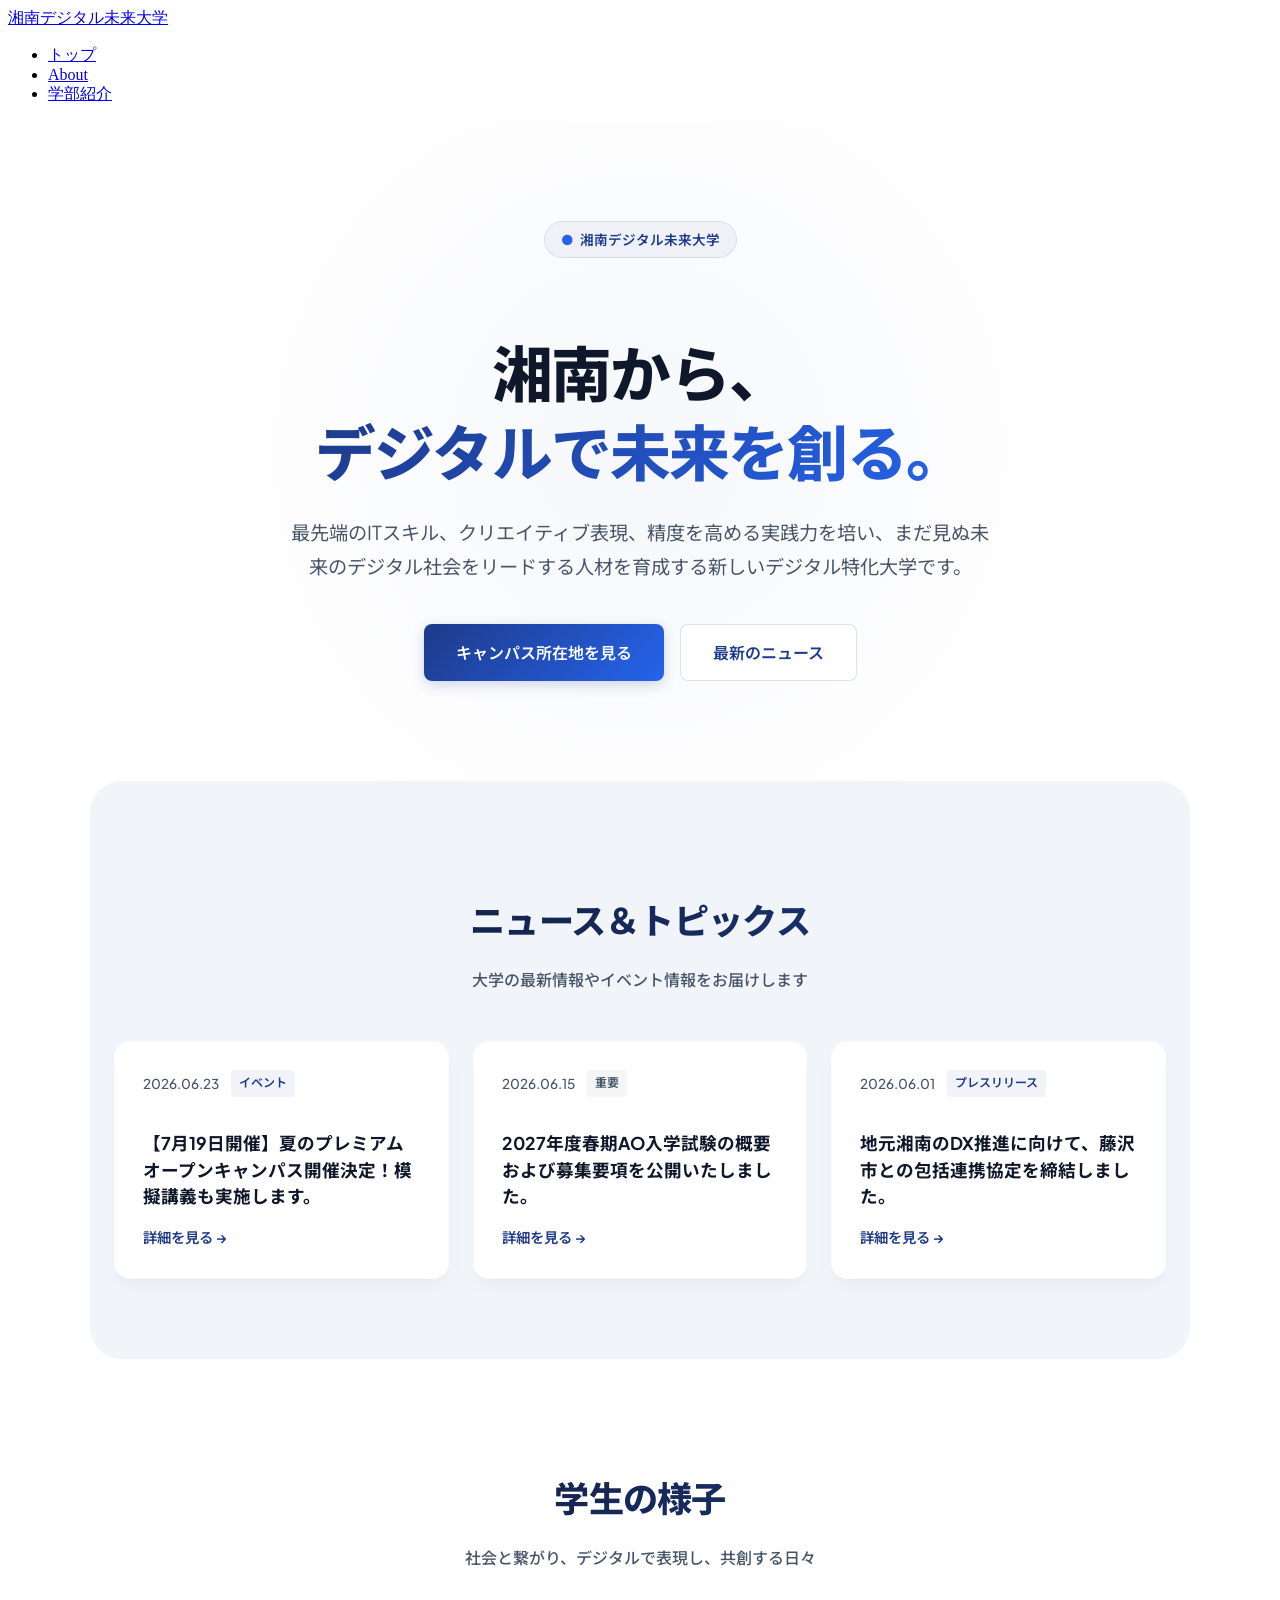
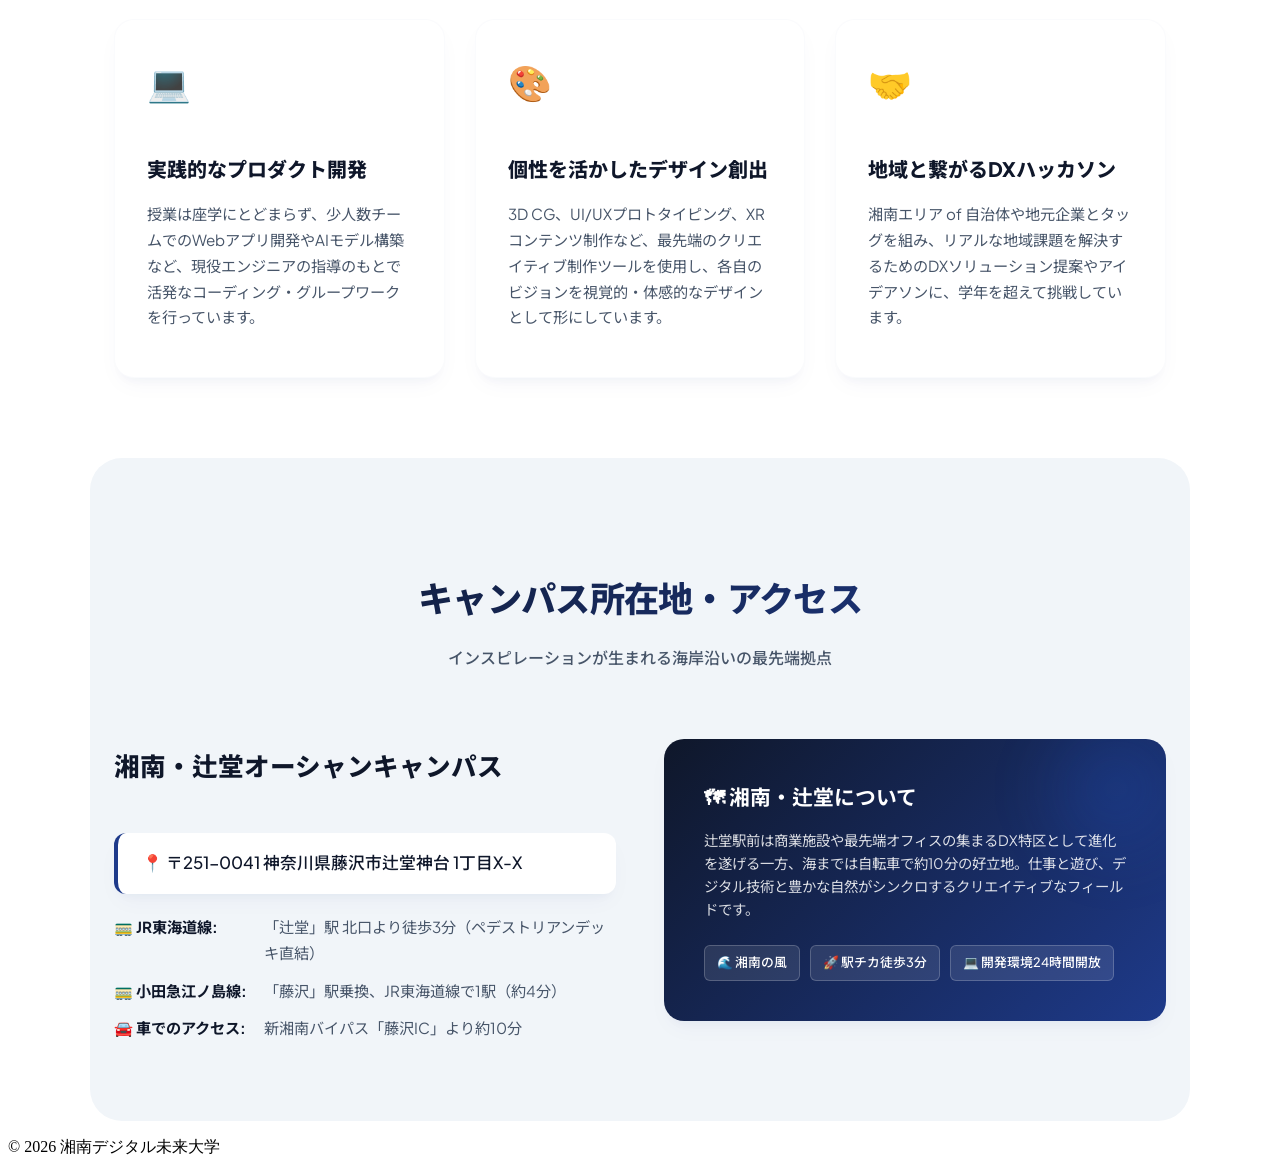
==== index.html @ beb76f4e "トップページとニュースページ作成したよ" ====
<!DOCTYPE html>
<html lang="ja">

<head>
  <meta charset="UTF-8">
  <meta name="viewport" content="width=device-width, initial-scale=1.0">
  <title>湘南デジタル未来大学</title>
  <!-- 共通スタイル（ヘッダー・ナビ・フッター） -->
  <link rel="stylesheet" href="css/common.css">
</head>

<body>

  <!-- ===== ヘッダー（common.css で管理） ===== -->
  <header class="site-header">
    <nav class="site-nav">
      <a href="index.html" class="nav-logo">湘南デジタル未来大学</a>
      <ul class="nav-links">
        <li><a href="index.html">トップ</a></li>
        <li><a href="page1/index.html">About</a></li>
        <li><a href="page2/index.html">学部紹介</a></li>
      </ul>
    </nav>
  </header>

  <!-- ===== メインコンテンツ ===== -->
  <main class="sdx-wrapper">
    <style>
      /* Google Fonts */
      @import url('https://fonts.googleapis.com/css2?family=Noto+Sans+JP:wght@300;400;500;700&family=Plus+Jakarta+Sans:wght@400;500;600;700;800&display=swap');

      /* Scoped styling under .sdx-wrapper */
      .sdx-wrapper {
        --sdx-font-sans: 'Plus Jakarta Sans', 'Noto Sans JP', sans-serif;
        --sdx-clr-primary: #1e3a8a; /* Calm Navy Blue */
        --sdx-clr-primary-rgb: 30, 58, 138;
        --sdx-clr-secondary: #2563eb; /* Royal Blue */
        --sdx-clr-accent: #475569; /* Slate Gray */
        --sdx-clr-text-main: #0f172a; /* Dark Slate Navy */
        --sdx-clr-text-muted: #475569;
        --sdx-clr-bg-light: #f1f5f9; /* Soft Slate Light */
        --sdx-clr-white: #ffffff;
        --sdx-card-shadow: 0 10px 25px -5px rgba(30, 58, 138, 0.04), 0 8px 10px -6px rgba(30, 58, 138, 0.04);
        --sdx-card-shadow-hover: 0 20px 25px -5px rgba(30, 58, 138, 0.1), 0 10px 10px -6px rgba(30, 58, 138, 0.1);
        --sdx-transition-smooth: all 0.3s cubic-bezier(0.4, 0, 0.2, 1);
        
        font-family: var(--sdx-font-sans);
        color: var(--sdx-clr-text-main);
        background-color: var(--sdx-clr-white);
        line-height: 1.7;
      }

      .sdx-wrapper section {
        padding: 80px 24px;
        max-width: 1100px;
        margin: 0 auto;
        box-sizing: border-box;
      }

      .sdx-section-title {
        font-size: 2.2rem;
        font-weight: 800;
        text-align: center;
        margin-bottom: 12px;
        letter-spacing: -0.02em;
        background: linear-gradient(135deg, #0f172a 0%, #1e3a8a 100%);
        -webkit-background-clip: text;
        -webkit-text-fill-color: transparent;
      }

      .sdx-section-subtitle {
        text-align: center;
        color: var(--sdx-clr-text-muted);
        font-size: 1rem;
        margin-bottom: 48px;
        font-weight: 500;
      }

      /* Hero Section (Catchphrase) */
      .sdx-hero {
        text-align: center;
        padding-top: 100px !important;
        padding-bottom: 100px !important;
        position: relative;
        overflow: hidden;
        background: radial-gradient(circle at 50% 50%, rgba(30, 58, 138, 0.04) 0%, rgba(255, 255, 255, 0) 70%);
      }

      .sdx-hero-badge {
        display: inline-flex;
        align-items: center;
        gap: 6px;
        background: rgba(30, 58, 138, 0.05);
        color: var(--sdx-clr-primary);
        padding: 6px 16px;
        border-radius: 100px;
        font-size: 0.85rem;
        font-weight: 600;
        margin-bottom: 24px;
        border: 1px solid rgba(30, 58, 138, 0.1);
      }

      .sdx-badge-pulse {
        display: inline-block;
        color: var(--sdx-clr-secondary);
        animation: sdx-pulse 2s infinite;
      }

      @keyframes sdx-pulse {
        0% { transform: scale(0.95); opacity: 0.5; }
        50% { transform: scale(1.2); opacity: 1; }
        100% { transform: scale(0.95); opacity: 0.5; }
      }

      .sdx-hero-title {
        font-size: 3.8rem;
        font-weight: 800;
        line-height: 1.3;
        margin-bottom: 24px;
        letter-spacing: -0.03em;
        color: #0f172a;
      }

      .sdx-hero-title span {
        background: linear-gradient(135deg, #1e3a8a 0%, #2563eb 100%);
        -webkit-background-clip: text;
        -webkit-text-fill-color: transparent;
      }

      .sdx-hero-desc {
        font-size: 1.2rem;
        color: var(--sdx-clr-text-muted);
        margin: 0 auto 40px auto;
        max-width: 700px;
        line-height: 1.8;
      }

      .sdx-hero-btns {
        display: flex;
        justify-content: center;
        gap: 16px;
      }

      .sdx-btn {
        display: inline-flex;
        align-items: center;
        justify-content: center;
        padding: 14px 32px;
        border-radius: 8px;
        font-weight: 600;
        font-size: 1rem;
        text-decoration: none;
        transition: var(--sdx-transition-smooth);
        cursor: pointer;
      }

      .sdx-btn-primary {
        background: linear-gradient(135deg, #1e3a8a 0%, #2563eb 100%);
        color: var(--sdx-clr-white);
        box-shadow: 0 4px 14px rgba(30, 58, 138, 0.2);
      }

      .sdx-btn-primary:hover {
        transform: translateY(-2px);
        box-shadow: 0 8px 20px rgba(30, 58, 138, 0.3);
      }

      .sdx-btn-secondary {
        background: var(--sdx-clr-white);
        color: var(--sdx-clr-primary);
        border: 1px solid rgba(30, 58, 138, 0.15);
      }

      .sdx-btn-secondary:hover {
        background: var(--sdx-clr-bg-light);
        border-color: var(--sdx-clr-primary);
        transform: translateY(-2px);
      }

      /* News Section */
      .sdx-news-section {
        background-color: var(--sdx-clr-bg-light);
        border-radius: 32px;
        margin-top: 20px;
        margin-bottom: 20px;
      }

      .sdx-news-grid {
        display: grid;
        grid-template-columns: repeat(3, 1fr);
        gap: 24px;
      }

      .sdx-news-card {
        background: var(--sdx-clr-white);
        border-radius: 16px;
        padding: 28px;
        box-shadow: var(--sdx-card-shadow);
        transition: var(--sdx-transition-smooth);
        border: 1px solid rgba(30, 58, 138, 0.02);
        display: flex;
        flex-direction: column;
        text-decoration: none;
        color: inherit;
      }

      .sdx-news-card:hover {
        transform: translateY(-5px);
        box-shadow: var(--sdx-card-shadow-hover);
        border-color: rgba(30, 58, 138, 0.15);
      }

      .sdx-news-meta {
        display: flex;
        align-items: center;
        gap: 12px;
        margin-bottom: 16px;
      }

      .sdx-news-date {
        font-size: 0.85rem;
        color: var(--sdx-clr-text-muted);
        font-weight: 500;
      }

      .sdx-news-tag {
        font-size: 0.75rem;
        padding: 3px 8px;
        border-radius: 4px;
        font-weight: 600;
      }

      .sdx-tag-event {
        background: rgba(30, 58, 138, 0.06);
        color: var(--sdx-clr-primary);
      }

      .sdx-tag-info {
        background: rgba(71, 85, 105, 0.06);
        color: var(--sdx-clr-accent);
      }

      .sdx-news-title {
        font-size: 1.1rem;
        font-weight: 700;
        line-height: 1.5;
        margin-bottom: 16px;
        color: #0f172a;
      }

      .sdx-news-more {
        margin-top: auto;
        font-size: 0.9rem;
        font-weight: 600;
        color: var(--sdx-clr-primary);
        display: flex;
        align-items: center;
        gap: 4px;
        transition: var(--sdx-transition-smooth);
      }

      .sdx-news-card:hover .sdx-news-more {
        gap: 8px;
      }

      /* Student Life Section (学生の様子) */
      .sdx-student-grid {
        display: grid;
        grid-template-columns: repeat(3, 1fr);
        gap: 30px;
        margin-top: 20px;
      }

      .sdx-student-card {
        background: var(--sdx-clr-white);
        border-radius: 20px;
        padding: 32px;
        box-shadow: var(--sdx-card-shadow);
        border: 1px solid rgba(30, 58, 138, 0.02);
        transition: var(--sdx-transition-smooth);
      }

      .sdx-student-card:hover {
        transform: translateY(-5px);
        box-shadow: var(--sdx-card-shadow-hover);
        border-color: rgba(30, 58, 138, 0.15);
      }

      .sdx-student-icon {
        font-size: 2.2rem;
        margin-bottom: 20px;
        display: inline-block;
      }

      .sdx-student-card-title {
        font-size: 1.25rem;
        font-weight: 800;
        margin-bottom: 12px;
        color: #0f172a;
      }

      .sdx-student-card-desc {
        font-size: 0.95rem;
        color: var(--sdx-clr-text-muted);
      }

      /* Location Section (キャンパス所在地) */
      .sdx-location-section {
        background-color: var(--sdx-clr-bg-light);
        border-radius: 32px;
        margin-bottom: 80px;
      }

      .sdx-location-container {
        display: grid;
        grid-template-columns: 1fr 1fr;
        gap: 48px;
        align-items: center;
      }

      .sdx-location-info {
        display: flex;
        flex-direction: column;
        gap: 20px;
      }

      .sdx-location-title-sub {
        font-size: 1.6rem;
        font-weight: 800;
        color: #0f172a;
      }

      .sdx-location-address {
        font-size: 1.05rem;
        color: var(--sdx-clr-text-main);
        font-weight: 500;
        background: var(--sdx-clr-white);
        padding: 16px 24px;
        border-radius: 12px;
        box-shadow: var(--sdx-card-shadow);
        border-left: 4px solid var(--sdx-clr-primary);
      }

      .sdx-location-access-list {
        display: flex;
        flex-direction: column;
        gap: 12px;
      }

      .sdx-location-access-item {
        display: flex;
        align-items: flex-start;
        gap: 10px;
        font-size: 0.95rem;
        color: var(--sdx-clr-text-muted);
      }

      .sdx-location-access-item strong {
        color: #0f172a;
        min-width: 140px;
      }

      /* Styled CSS Map Placeholder */
      .sdx-location-visual {
        background: linear-gradient(135deg, #0f172a 0%, #1e3a8a 100%);
        border-radius: 20px;
        padding: 40px;
        color: var(--sdx-clr-white);
        box-shadow: var(--sdx-card-shadow);
        position: relative;
        overflow: hidden;
      }

      .sdx-location-visual::before {
        content: '';
        position: absolute;
        width: 200px;
        height: 200px;
        background: radial-gradient(circle, rgba(37, 99, 235, 0.2) 0%, rgba(0, 0, 0, 0) 70%);
        top: -50px;
        right: -50px;
        filter: blur(20px);
      }

      .sdx-map-heading {
        font-size: 1.3rem;
        font-weight: 700;
        margin-bottom: 12px;
        display: flex;
        align-items: center;
        gap: 8px;
      }

      .sdx-map-desc {
        font-size: 0.9rem;
        opacity: 0.85;
        line-height: 1.6;
        margin-bottom: 24px;
      }

      .sdx-map-badge-grid {
        display: flex;
        flex-wrap: wrap;
        gap: 10px;
      }

      .sdx-map-badge {
        background: rgba(255, 255, 255, 0.1);
        border: 1px solid rgba(255, 255, 255, 0.2);
        padding: 6px 12px;
        border-radius: 6px;
        font-size: 0.8rem;
        font-weight: 500;
        display: inline-flex;
        align-items: center;
        gap: 6px;
      }

      /* Responsive Design */
      @media (max-width: 968px) {
        .sdx-hero-title {
          font-size: 2.8rem;
        }

        .sdx-news-grid,
        .sdx-student-grid,
        .sdx-location-container {
          grid-template-columns: 1fr;
          gap: 24px;
        }

        .sdx-location-container {
          gap: 36px;
        }
      }
    </style>

    <!-- Hero Section (Catchphrase) -->
    <section class="sdx-hero" id="sdx-hero-section">
      <div class="sdx-hero-content">
        <div class="sdx-hero-badge">
          <span class="sdx-badge-pulse">●</span> 湘南デジタル未来大学
        </div>
        <h1 class="sdx-hero-title">
          湘南から、<br>
          <span>デジタルで未来を創る。</span>
        </h1>
        <p class="sdx-hero-desc">
          最先端のITスキル、クリエイティブ表現、精度を高める実践力を培い、まだ見ぬ未来のデジタル社会をリードする人材を育成する新しいデジタル特化大学です。
        </p>
        <div class="sdx-hero-btns">
          <a href="#sdx-location" class="sdx-btn sdx-btn-primary" id="btn-hero-brochure">キャンパス所在地を見る</a>
          <a href="#sdx-news" class="sdx-btn sdx-btn-secondary" id="btn-hero-more">最新のニュース</a>
        </div>
      </div>
    </section>

    <!-- News Section -->
    <section class="sdx-news-section" id="sdx-news">
      <h2 class="sdx-section-title">ニュース＆トピックス</h2>
      <p class="sdx-section-subtitle">大学の最新情報やイベント情報をお届けします</p>
      <div class="sdx-news-grid">
        <a href="news/news1.html" class="sdx-news-card" id="news-item-1">
          <div class="sdx-news-meta">
            <span class="sdx-news-date">2026.06.23</span>
            <span class="sdx-news-tag sdx-tag-event">イベント</span>
          </div>
          <h3 class="sdx-news-title">【7月19日開催】夏のプレミアムオープンキャンパス開催決定！模擬講義も実施します。</h3>
          <span class="sdx-news-more">詳細を見る →</span>
        </a>
        <a href="news/news2.html" class="sdx-news-card" id="news-item-2">
          <div class="sdx-news-meta">
            <span class="sdx-news-date">2026.06.15</span>
            <span class="sdx-news-tag sdx-tag-info">重要</span>
          </div>
          <h3 class="sdx-news-title">2027年度春期AO入学試験の概要および募集要項を公開いたしました。</h3>
          <span class="sdx-news-more">詳細を見る →</span>
        </a>
        <a href="news/news3.html" class="sdx-news-card" id="news-item-3">
          <div class="sdx-news-meta">
            <span class="sdx-news-date">2026.06.01</span>
            <span class="sdx-news-tag sdx-tag-event">プレスリリース</span>
          </div>
          <h3 class="sdx-news-title">地元湘南のDX推進に向けて、藤沢市との包括連携協定を締結しました。</h3>
          <span class="sdx-news-more">詳細を見る →</span>
        </a>
      </div>
    </section>

    <!-- Student Life Section (学生の様子) -->
    <section id="sdx-students">
      <h2 class="sdx-section-title">学生の様子</h2>
      <p class="sdx-section-subtitle">社会と繋がり、デジタルで表現し、共創する日々</p>
      <div class="sdx-student-grid">
        <!-- Card 1 -->
        <div class="sdx-student-card" id="student-card-1">
          <span class="sdx-student-icon">💻</span>
          <h3 class="sdx-student-card-title">実践的なプロダクト開発</h3>
          <p class="sdx-student-card-desc">
            授業は座学にとどまらず、少人数チームでのWebアプリ開発やAIモデル構築など、現役エンジニアの指導のもとで活発なコーディング・グループワークを行っています。
          </p>
        </div>
        <!-- Card 2 -->
        <div class="sdx-student-card" id="student-card-2">
          <span class="sdx-student-icon">🎨</span>
          <h3 class="sdx-student-card-title">個性を活かしたデザイン創出</h3>
          <p class="sdx-student-card-desc">
            3D CG、UI/UXプロトタイピング、XRコンテンツ制作など、最先端のクリエイティブ制作ツールを使用し、各自のビジョンを視覚的・体感的なデザインとして形にしています。
          </p>
        </div>
        <!-- Card 3 -->
        <div class="sdx-student-card" id="student-card-3">
          <span class="sdx-student-icon">🤝</span>
          <h3 class="sdx-student-card-title">地域と繋がるDXハッカソン</h3>
          <p class="sdx-student-card-desc">
            湘南エリア of 自治体や地元企業とタッグを組み、リアルな地域課題を解決するためのDXソリューション提案やアイデアソンに、学年を超えて挑戦しています。
          </p>
        </div>
      </div>
    </section>

    <!-- Location Section (キャンパス所在地) -->
    <section class="sdx-location-section" id="sdx-location">
      <h2 class="sdx-section-title">キャンパス所在地・アクセス</h2>
      <p class="sdx-section-subtitle">インスピレーションが生まれる海岸沿いの最先端拠点</p>
      <div class="sdx-location-container">
        <div class="sdx-location-info">
          <h3 class="sdx-location-title-sub">湘南・辻堂オーシャンキャンパス</h3>
          <div class="sdx-location-address">
            📍 〒251-0041 神奈川県藤沢市辻堂神台 1丁目X-X
          </div>
          <div class="sdx-location-access-list">
            <div class="sdx-location-access-item">
              <strong>🚃 JR東海道線:</strong>
              <span>「辻堂」駅 北口より徒歩3分（ペデストリアンデッキ直結）</span>
            </div>
            <div class="sdx-location-access-item">
              <strong>🚃 小田急江ノ島線:</strong>
              <span>「藤沢」駅乗換、JR東海道線で1駅（約4分）</span>
            </div>
            <div class="sdx-location-access-item">
              <strong>🚘 車でのアクセス:</strong>
              <span>新湘南バイパス「藤沢IC」より約10分</span>
            </div>
          </div>
        </div>
        <div class="sdx-location-visual">
          <div class="sdx-map-heading">🗺 湘南・辻堂について</div>
          <p class="sdx-map-desc">
            辻堂駅前は商業施設や最先端オフィスの集まるDX特区として進化を遂げる一方、海までは自転車で約10分の好立地。仕事と遊び、デジタル技術と豊かな自然がシンクロするクリエイティブなフィールドです。
          </p>
          <div class="sdx-map-badge-grid">
            <span class="sdx-map-badge">🌊 湘南の風</span>
            <span class="sdx-map-badge">🚀 駅チカ徒歩3分</span>
            <span class="sdx-map-badge">💻 開発環境24時間開放</span>
          </div>
        </div>
      </div>
    </section>
  </main>

  <!-- ===== フッター（common.css で管理） ===== -->
  <footer class="site-footer">
    <p>&copy; 2026 湘南デジタル未来大学</p>
  </footer>

</body>

</html>
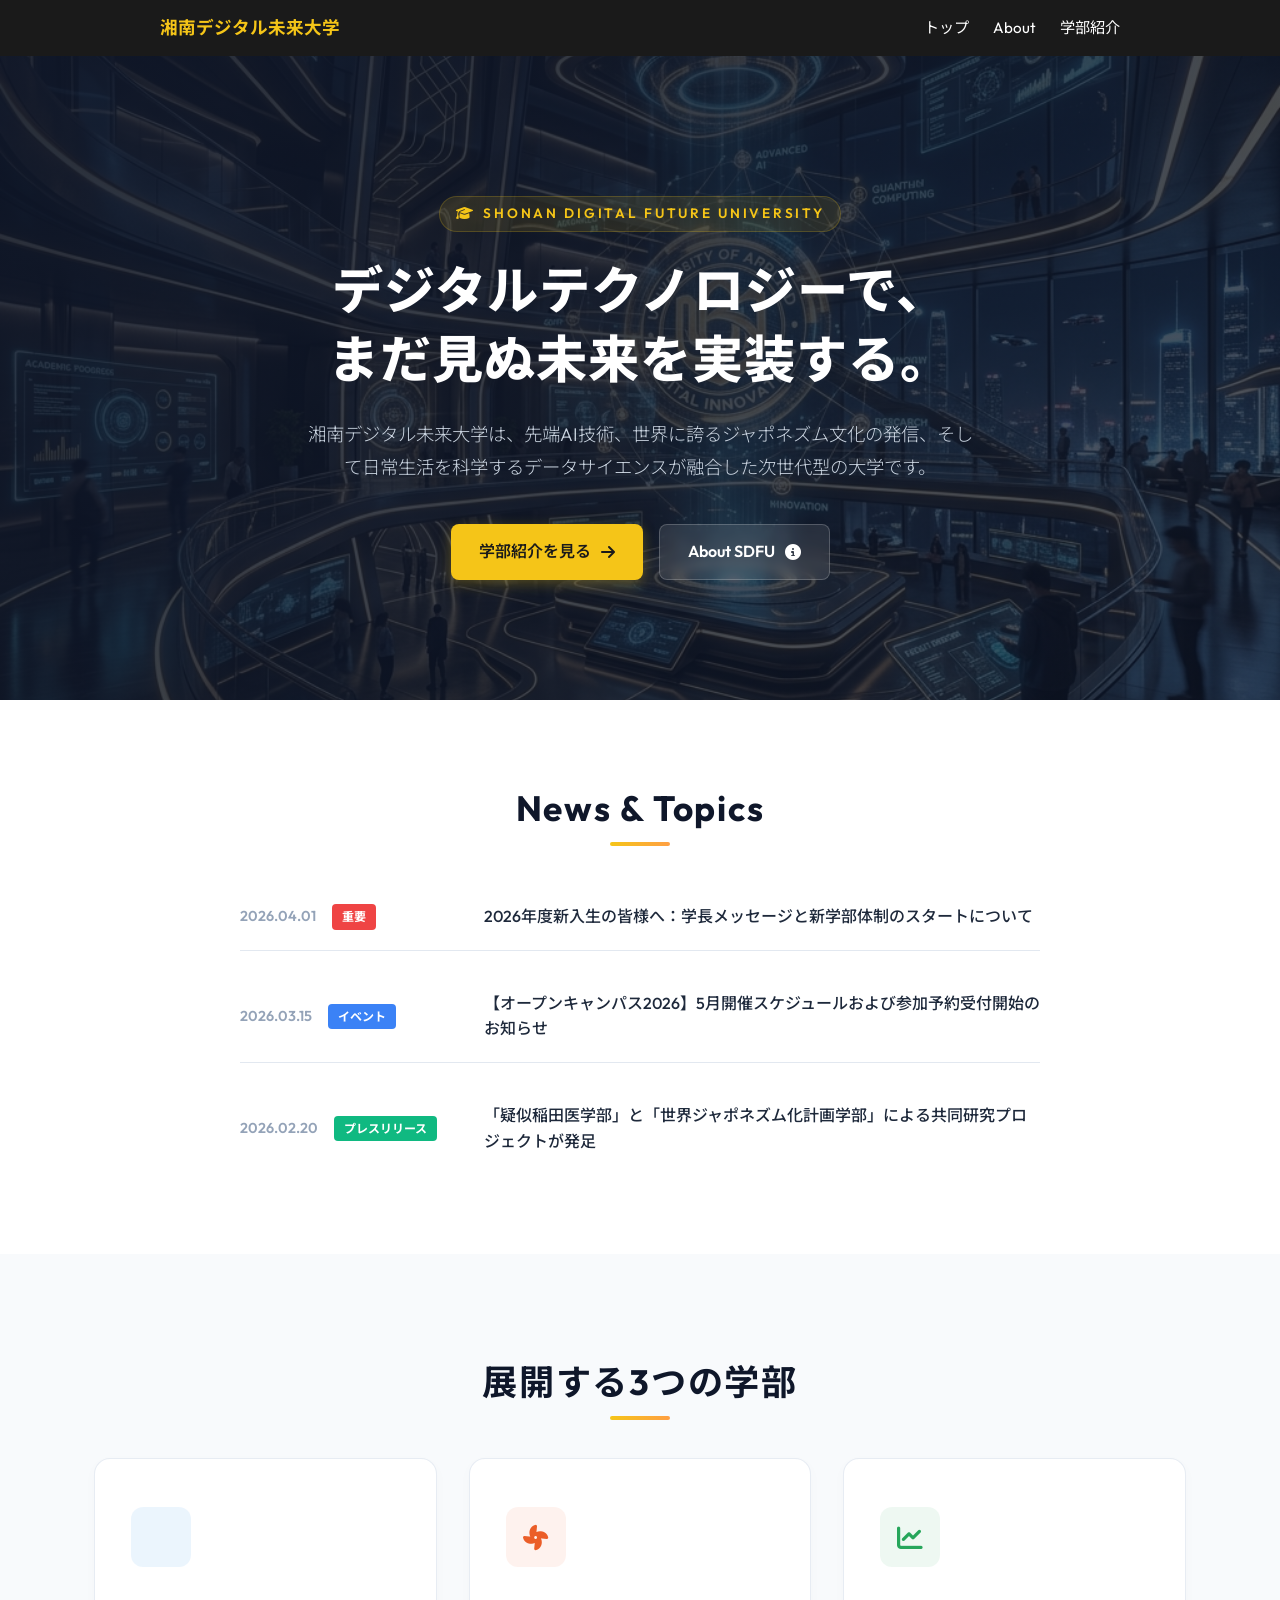
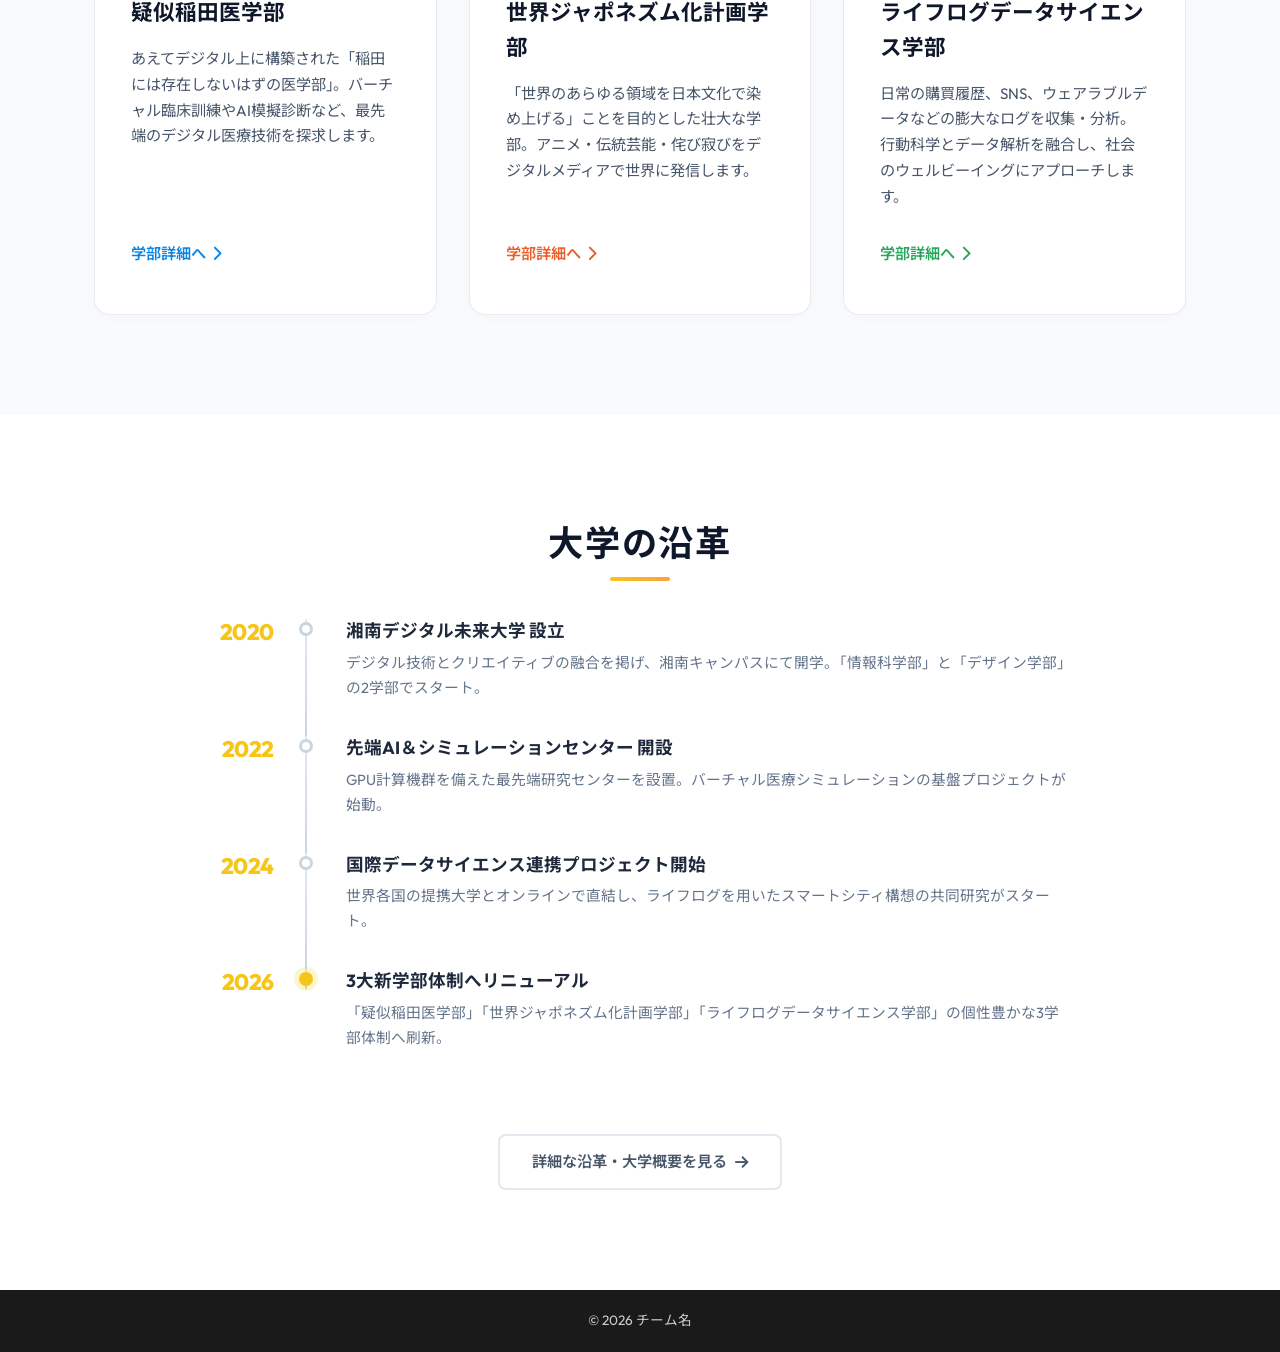
==== commit f42fb2f2: "ハンバーガーメニュー対応" ====
--- a/index.html
+++ b/index.html
@@ -1,21 +1,32 @@
 <!DOCTYPE html>
 <html lang="ja">
-
 <head>
   <meta charset="UTF-8">
   <meta name="viewport" content="width=device-width, initial-scale=1.0">
+  <meta name="description" content="湘南デジタル未来大学（SDFU）の公式サイトです。先端技術、グローバル発信、日常データ解析を融合し、次世代のイノベーターを育成します。">
   <title>湘南デジタル未来大学</title>
+  <!-- Google Fonts -->
+  <link rel="preconnect" href="https://fonts.googleapis.com">
+  <link rel="preconnect" href="https://fonts.gstatic.com" crossorigin>
+  <link href="https://fonts.googleapis.com/css2?family=Noto+Sans+JP:wght@300;400;500;700&family=Outfit:wght@300;400;500;600;700&display=swap" rel="stylesheet">
+  <!-- Font Awesome for Icons -->
+  <link rel="stylesheet" href="https://cdnjs.cloudflare.com/ajax/libs/font-awesome/6.4.0/css/all.min.css">
   <!-- 共通スタイル（ヘッダー・ナビ・フッター） -->
   <link rel="stylesheet" href="css/common.css">
+  <!-- このページ専用スタイル -->
+  <link rel="stylesheet" href="style.css">
 </head>
-
 <body>
 
-  <!-- ===== ヘッダー（common.css で管理） ===== -->
   <header class="site-header">
     <nav class="site-nav">
       <a href="index.html" class="nav-logo">湘南デジタル未来大学</a>
-      <ul class="nav-links">
+      <button class="menu-toggle" id="menuToggle" aria-label="メニューを開閉する">
+        <span class="bar"></span>
+        <span class="bar"></span>
+        <span class="bar"></span>
+      </button>
+      <ul class="nav-links" id="navLinks">
         <li><a href="index.html">トップ</a></li>
         <li><a href="page1/index.html">About</a></li>
         <li><a href="page2/index.html">学部紹介</a></li>
@@ -24,546 +35,162 @@
   </header>
 
   <!-- ===== メインコンテンツ ===== -->
-  <main class="sdx-wrapper">
-    <style>
-      /* Google Fonts */
-      @import url('https://fonts.googleapis.com/css2?family=Noto+Sans+JP:wght@300;400;500;700&family=Plus+Jakarta+Sans:wght@400;500;600;700;800&display=swap');
-
-      /* Scoped styling under .sdx-wrapper */
-      .sdx-wrapper {
-        --sdx-font-sans: 'Plus Jakarta Sans', 'Noto Sans JP', sans-serif;
-        --sdx-clr-primary: #1e3a8a; /* Calm Navy Blue */
-        --sdx-clr-primary-rgb: 30, 58, 138;
-        --sdx-clr-secondary: #2563eb; /* Royal Blue */
-        --sdx-clr-accent: #475569; /* Slate Gray */
-        --sdx-clr-text-main: #0f172a; /* Dark Slate Navy */
-        --sdx-clr-text-muted: #475569;
-        --sdx-clr-bg-light: #f1f5f9; /* Soft Slate Light */
-        --sdx-clr-white: #ffffff;
-        --sdx-card-shadow: 0 10px 25px -5px rgba(30, 58, 138, 0.04), 0 8px 10px -6px rgba(30, 58, 138, 0.04);
-        --sdx-card-shadow-hover: 0 20px 25px -5px rgba(30, 58, 138, 0.1), 0 10px 10px -6px rgba(30, 58, 138, 0.1);
-        --sdx-transition-smooth: all 0.3s cubic-bezier(0.4, 0, 0.2, 1);
-        
-        font-family: var(--sdx-font-sans);
-        color: var(--sdx-clr-text-main);
-        background-color: var(--sdx-clr-white);
-        line-height: 1.7;
-      }
-
-      .sdx-wrapper section {
-        padding: 80px 24px;
-        max-width: 1100px;
-        margin: 0 auto;
-        box-sizing: border-box;
-      }
-
-      .sdx-section-title {
-        font-size: 2.2rem;
-        font-weight: 800;
-        text-align: center;
-        margin-bottom: 12px;
-        letter-spacing: -0.02em;
-        background: linear-gradient(135deg, #0f172a 0%, #1e3a8a 100%);
-        -webkit-background-clip: text;
-        -webkit-text-fill-color: transparent;
-      }
-
-      .sdx-section-subtitle {
-        text-align: center;
-        color: var(--sdx-clr-text-muted);
-        font-size: 1rem;
-        margin-bottom: 48px;
-        font-weight: 500;
-      }
-
-      /* Hero Section (Catchphrase) */
-      .sdx-hero {
-        text-align: center;
-        padding-top: 100px !important;
-        padding-bottom: 100px !important;
-        position: relative;
-        overflow: hidden;
-        background: radial-gradient(circle at 50% 50%, rgba(30, 58, 138, 0.04) 0%, rgba(255, 255, 255, 0) 70%);
-      }
-
-      .sdx-hero-badge {
-        display: inline-flex;
-        align-items: center;
-        gap: 6px;
-        background: rgba(30, 58, 138, 0.05);
-        color: var(--sdx-clr-primary);
-        padding: 6px 16px;
-        border-radius: 100px;
-        font-size: 0.85rem;
-        font-weight: 600;
-        margin-bottom: 24px;
-        border: 1px solid rgba(30, 58, 138, 0.1);
-      }
-
-      .sdx-badge-pulse {
-        display: inline-block;
-        color: var(--sdx-clr-secondary);
-        animation: sdx-pulse 2s infinite;
-      }
-
-      @keyframes sdx-pulse {
-        0% { transform: scale(0.95); opacity: 0.5; }
-        50% { transform: scale(1.2); opacity: 1; }
-        100% { transform: scale(0.95); opacity: 0.5; }
-      }
-
-      .sdx-hero-title {
-        font-size: 3.8rem;
-        font-weight: 800;
-        line-height: 1.3;
-        margin-bottom: 24px;
-        letter-spacing: -0.03em;
-        color: #0f172a;
-      }
-
-      .sdx-hero-title span {
-        background: linear-gradient(135deg, #1e3a8a 0%, #2563eb 100%);
-        -webkit-background-clip: text;
-        -webkit-text-fill-color: transparent;
-      }
-
-      .sdx-hero-desc {
-        font-size: 1.2rem;
-        color: var(--sdx-clr-text-muted);
-        margin: 0 auto 40px auto;
-        max-width: 700px;
-        line-height: 1.8;
-      }
-
-      .sdx-hero-btns {
-        display: flex;
-        justify-content: center;
-        gap: 16px;
-      }
-
-      .sdx-btn {
-        display: inline-flex;
-        align-items: center;
-        justify-content: center;
-        padding: 14px 32px;
-        border-radius: 8px;
-        font-weight: 600;
-        font-size: 1rem;
-        text-decoration: none;
-        transition: var(--sdx-transition-smooth);
-        cursor: pointer;
-      }
-
-      .sdx-btn-primary {
-        background: linear-gradient(135deg, #1e3a8a 0%, #2563eb 100%);
-        color: var(--sdx-clr-white);
-        box-shadow: 0 4px 14px rgba(30, 58, 138, 0.2);
-      }
-
-      .sdx-btn-primary:hover {
-        transform: translateY(-2px);
-        box-shadow: 0 8px 20px rgba(30, 58, 138, 0.3);
-      }
-
-      .sdx-btn-secondary {
-        background: var(--sdx-clr-white);
-        color: var(--sdx-clr-primary);
-        border: 1px solid rgba(30, 58, 138, 0.15);
-      }
-
-      .sdx-btn-secondary:hover {
-        background: var(--sdx-clr-bg-light);
-        border-color: var(--sdx-clr-primary);
-        transform: translateY(-2px);
-      }
-
-      /* News Section */
-      .sdx-news-section {
-        background-color: var(--sdx-clr-bg-light);
-        border-radius: 32px;
-        margin-top: 20px;
-        margin-bottom: 20px;
-      }
-
-      .sdx-news-grid {
-        display: grid;
-        grid-template-columns: repeat(3, 1fr);
-        gap: 24px;
-      }
-
-      .sdx-news-card {
-        background: var(--sdx-clr-white);
-        border-radius: 16px;
-        padding: 28px;
-        box-shadow: var(--sdx-card-shadow);
-        transition: var(--sdx-transition-smooth);
-        border: 1px solid rgba(30, 58, 138, 0.02);
-        display: flex;
-        flex-direction: column;
-        text-decoration: none;
-        color: inherit;
-      }
-
-      .sdx-news-card:hover {
-        transform: translateY(-5px);
-        box-shadow: var(--sdx-card-shadow-hover);
-        border-color: rgba(30, 58, 138, 0.15);
-      }
-
-      .sdx-news-meta {
-        display: flex;
-        align-items: center;
-        gap: 12px;
-        margin-bottom: 16px;
-      }
-
-      .sdx-news-date {
-        font-size: 0.85rem;
-        color: var(--sdx-clr-text-muted);
-        font-weight: 500;
-      }
-
-      .sdx-news-tag {
-        font-size: 0.75rem;
-        padding: 3px 8px;
-        border-radius: 4px;
-        font-weight: 600;
-      }
-
-      .sdx-tag-event {
-        background: rgba(30, 58, 138, 0.06);
-        color: var(--sdx-clr-primary);
-      }
-
-      .sdx-tag-info {
-        background: rgba(71, 85, 105, 0.06);
-        color: var(--sdx-clr-accent);
-      }
-
-      .sdx-news-title {
-        font-size: 1.1rem;
-        font-weight: 700;
-        line-height: 1.5;
-        margin-bottom: 16px;
-        color: #0f172a;
-      }
-
-      .sdx-news-more {
-        margin-top: auto;
-        font-size: 0.9rem;
-        font-weight: 600;
-        color: var(--sdx-clr-primary);
-        display: flex;
-        align-items: center;
-        gap: 4px;
-        transition: var(--sdx-transition-smooth);
-      }
-
-      .sdx-news-card:hover .sdx-news-more {
-        gap: 8px;
-      }
-
-      /* Student Life Section (学生の様子) */
-      .sdx-student-grid {
-        display: grid;
-        grid-template-columns: repeat(3, 1fr);
-        gap: 30px;
-        margin-top: 20px;
-      }
-
-      .sdx-student-card {
-        background: var(--sdx-clr-white);
-        border-radius: 20px;
-        padding: 32px;
-        box-shadow: var(--sdx-card-shadow);
-        border: 1px solid rgba(30, 58, 138, 0.02);
-        transition: var(--sdx-transition-smooth);
-      }
-
-      .sdx-student-card:hover {
-        transform: translateY(-5px);
-        box-shadow: var(--sdx-card-shadow-hover);
-        border-color: rgba(30, 58, 138, 0.15);
-      }
-
-      .sdx-student-icon {
-        font-size: 2.2rem;
-        margin-bottom: 20px;
-        display: inline-block;
-      }
-
-      .sdx-student-card-title {
-        font-size: 1.25rem;
-        font-weight: 800;
-        margin-bottom: 12px;
-        color: #0f172a;
-      }
-
-      .sdx-student-card-desc {
-        font-size: 0.95rem;
-        color: var(--sdx-clr-text-muted);
-      }
-
-      /* Location Section (キャンパス所在地) */
-      .sdx-location-section {
-        background-color: var(--sdx-clr-bg-light);
-        border-radius: 32px;
-        margin-bottom: 80px;
-      }
-
-      .sdx-location-container {
-        display: grid;
-        grid-template-columns: 1fr 1fr;
-        gap: 48px;
-        align-items: center;
-      }
-
-      .sdx-location-info {
-        display: flex;
-        flex-direction: column;
-        gap: 20px;
-      }
-
-      .sdx-location-title-sub {
-        font-size: 1.6rem;
-        font-weight: 800;
-        color: #0f172a;
-      }
-
-      .sdx-location-address {
-        font-size: 1.05rem;
-        color: var(--sdx-clr-text-main);
-        font-weight: 500;
-        background: var(--sdx-clr-white);
-        padding: 16px 24px;
-        border-radius: 12px;
-        box-shadow: var(--sdx-card-shadow);
-        border-left: 4px solid var(--sdx-clr-primary);
-      }
-
-      .sdx-location-access-list {
-        display: flex;
-        flex-direction: column;
-        gap: 12px;
-      }
-
-      .sdx-location-access-item {
-        display: flex;
-        align-items: flex-start;
-        gap: 10px;
-        font-size: 0.95rem;
-        color: var(--sdx-clr-text-muted);
-      }
-
-      .sdx-location-access-item strong {
-        color: #0f172a;
-        min-width: 140px;
-      }
-
-      /* Styled CSS Map Placeholder */
-      .sdx-location-visual {
-        background: linear-gradient(135deg, #0f172a 0%, #1e3a8a 100%);
-        border-radius: 20px;
-        padding: 40px;
-        color: var(--sdx-clr-white);
-        box-shadow: var(--sdx-card-shadow);
-        position: relative;
-        overflow: hidden;
-      }
-
-      .sdx-location-visual::before {
-        content: '';
-        position: absolute;
-        width: 200px;
-        height: 200px;
-        background: radial-gradient(circle, rgba(37, 99, 235, 0.2) 0%, rgba(0, 0, 0, 0) 70%);
-        top: -50px;
-        right: -50px;
-        filter: blur(20px);
-      }
-
-      .sdx-map-heading {
-        font-size: 1.3rem;
-        font-weight: 700;
-        margin-bottom: 12px;
-        display: flex;
-        align-items: center;
-        gap: 8px;
-      }
-
-      .sdx-map-desc {
-        font-size: 0.9rem;
-        opacity: 0.85;
-        line-height: 1.6;
-        margin-bottom: 24px;
-      }
-
-      .sdx-map-badge-grid {
-        display: flex;
-        flex-wrap: wrap;
-        gap: 10px;
-      }
-
-      .sdx-map-badge {
-        background: rgba(255, 255, 255, 0.1);
-        border: 1px solid rgba(255, 255, 255, 0.2);
-        padding: 6px 12px;
-        border-radius: 6px;
-        font-size: 0.8rem;
-        font-weight: 500;
-        display: inline-flex;
-        align-items: center;
-        gap: 6px;
-      }
-
-      /* Responsive Design */
-      @media (max-width: 968px) {
-        .sdx-hero-title {
-          font-size: 2.8rem;
-        }
-
-        .sdx-news-grid,
-        .sdx-student-grid,
-        .sdx-location-container {
-          grid-template-columns: 1fr;
-          gap: 24px;
-        }
-
-        .sdx-location-container {
-          gap: 36px;
-        }
-      }
-    </style>
-
-    <!-- Hero Section (Catchphrase) -->
-    <section class="sdx-hero" id="sdx-hero-section">
-      <div class="sdx-hero-content">
-        <div class="sdx-hero-badge">
-          <span class="sdx-badge-pulse">●</span> 湘南デジタル未来大学
-        </div>
-        <h1 class="sdx-hero-title">
-          湘南から、<br>
-          <span>デジタルで未来を創る。</span>
-        </h1>
-        <p class="sdx-hero-desc">
-          最先端のITスキル、クリエイティブ表現、精度を高める実践力を培い、まだ見ぬ未来のデジタル社会をリードする人材を育成する新しいデジタル特化大学です。
-        </p>
-        <div class="sdx-hero-btns">
-          <a href="#sdx-location" class="sdx-btn sdx-btn-primary" id="btn-hero-brochure">キャンパス所在地を見る</a>
-          <a href="#sdx-news" class="sdx-btn sdx-btn-secondary" id="btn-hero-more">最新のニュース</a>
+  <main class="home-page">
+    <!-- メインヒーローセクション -->
+    <section class="home-hero">
+      <div class="hero-overlay"></div>
+      <div class="hero-content">
+        <span class="hero-badge"><i class="fa-solid fa-graduation-cap"></i> SHONAN DIGITAL FUTURE UNIVERSITY</span>
+        <h1 class="hero-title">デジタルテクノロジーで、<br>まだ見ぬ未来を実装する。</h1>
+        <p class="hero-desc">湘南デジタル未来大学は、先端AI技術、世界に誇るジャポネズム文化の発信、そして日常生活を科学するデータサイエンスが融合した次世代型の大学です。</p>
+        <div class="hero-actions">
+          <a href="page2/index.html" class="btn btn-primary">
+            <span>学部紹介を見る</span>
+            <i class="fa-solid fa-arrow-right"></i>
+          </a>
+          <a href="page1/index.html" class="btn btn-secondary">
+            <span>About SDFU</span>
+            <i class="fa-solid fa-circle-info"></i>
+          </a>
         </div>
       </div>
     </section>
 
-    <!-- News Section -->
-    <section class="sdx-news-section" id="sdx-news">
-      <h2 class="sdx-section-title">ニュース＆トピックス</h2>
-      <p class="sdx-section-subtitle">大学の最新情報やイベント情報をお届けします</p>
-      <div class="sdx-news-grid">
-        <a href="news/news1.html" class="sdx-news-card" id="news-item-1">
-          <div class="sdx-news-meta">
-            <span class="sdx-news-date">2026.06.23</span>
-            <span class="sdx-news-tag sdx-tag-event">イベント</span>
-          </div>
-          <h3 class="sdx-news-title">【7月19日開催】夏のプレミアムオープンキャンパス開催決定！模擬講義も実施します。</h3>
-          <span class="sdx-news-more">詳細を見る →</span>
-        </a>
-        <a href="news/news2.html" class="sdx-news-card" id="news-item-2">
-          <div class="sdx-news-meta">
-            <span class="sdx-news-date">2026.06.15</span>
-            <span class="sdx-news-tag sdx-tag-info">重要</span>
-          </div>
-          <h3 class="sdx-news-title">2027年度春期AO入学試験の概要および募集要項を公開いたしました。</h3>
-          <span class="sdx-news-more">詳細を見る →</span>
-        </a>
-        <a href="news/news3.html" class="sdx-news-card" id="news-item-3">
-          <div class="sdx-news-meta">
-            <span class="sdx-news-date">2026.06.01</span>
-            <span class="sdx-news-tag sdx-tag-event">プレスリリース</span>
-          </div>
-          <h3 class="sdx-news-title">地元湘南のDX推進に向けて、藤沢市との包括連携協定を締結しました。</h3>
-          <span class="sdx-news-more">詳細を見る →</span>
-        </a>
-      </div>
-    </section>
+    <!-- ニュースセクション -->
+    <section class="news-section">
+      <div class="container">
+        <h2 class="section-title">News & Topics</h2>
+        <div class="news-list">
+          
+          <article class="news-item">
+            <div class="news-meta">
+              <span class="news-date">2026.04.01</span>
+              <span class="news-category tag-important">重要</span>
+            </div>
+            <h3 class="news-title"><a href="#">2026年度新入生の皆様へ：学長メッセージと新学部体制のスタートについて</a></h3>
+          </article>
 
-    <!-- Student Life Section (学生の様子) -->
-    <section id="sdx-students">
-      <h2 class="sdx-section-title">学生の様子</h2>
-      <p class="sdx-section-subtitle">社会と繋がり、デジタルで表現し、共創する日々</p>
-      <div class="sdx-student-grid">
-        <!-- Card 1 -->
-        <div class="sdx-student-card" id="student-card-1">
-          <span class="sdx-student-icon">💻</span>
-          <h3 class="sdx-student-card-title">実践的なプロダクト開発</h3>
-          <p class="sdx-student-card-desc">
-            授業は座学にとどまらず、少人数チームでのWebアプリ開発やAIモデル構築など、現役エンジニアの指導のもとで活発なコーディング・グループワークを行っています。
-          </p>
-        </div>
-        <!-- Card 2 -->
-        <div class="sdx-student-card" id="student-card-2">
-          <span class="sdx-student-icon">🎨</span>
-          <h3 class="sdx-student-card-title">個性を活かしたデザイン創出</h3>
-          <p class="sdx-student-card-desc">
-            3D CG、UI/UXプロトタイピング、XRコンテンツ制作など、最先端のクリエイティブ制作ツールを使用し、各自のビジョンを視覚的・体感的なデザインとして形にしています。
-          </p>
-        </div>
-        <!-- Card 3 -->
-        <div class="sdx-student-card" id="student-card-3">
-          <span class="sdx-student-icon">🤝</span>
-          <h3 class="sdx-student-card-title">地域と繋がるDXハッカソン</h3>
-          <p class="sdx-student-card-desc">
-            湘南エリア of 自治体や地元企業とタッグを組み、リアルな地域課題を解決するためのDXソリューション提案やアイデアソンに、学年を超えて挑戦しています。
-          </p>
+          <article class="news-item">
+            <div class="news-meta">
+              <span class="news-date">2026.03.15</span>
+              <span class="news-category tag-event">イベント</span>
+            </div>
+            <h3 class="news-title"><a href="#">【オープンキャンパス2026】5月開催スケジュールおよび参加予約受付開始のお知らせ</a></h3>
+          </article>
+
+          <article class="news-item">
+            <div class="news-meta">
+              <span class="news-date">2026.02.20</span>
+              <span class="news-category tag-press">プレスリリース</span>
+            </div>
+            <h3 class="news-title"><a href="#">「疑似稲田医学部」と「世界ジャポネズム化計画学部」による共同研究プロジェクトが発足</a></h3>
+          </article>
+
         </div>
       </div>
     </section>
 
-    <!-- Location Section (キャンパス所在地) -->
-    <section class="sdx-location-section" id="sdx-location">
-      <h2 class="sdx-section-title">キャンパス所在地・アクセス</h2>
-      <p class="sdx-section-subtitle">インスピレーションが生まれる海岸沿いの最先端拠点</p>
-      <div class="sdx-location-container">
-        <div class="sdx-location-info">
-          <h3 class="sdx-location-title-sub">湘南・辻堂オーシャンキャンパス</h3>
-          <div class="sdx-location-address">
-            📍 〒251-0041 神奈川県藤沢市辻堂神台 1丁目X-X
+    <!-- 特徴的な3学部ダイジェスト -->
+    <section class="intro-faculties-section">
+      <div class="container">
+        <h2 class="section-title">展開する3つの学部</h2>
+        <div class="intro-grid">
+
+          <!-- 学部1 -->
+          <div class="intro-card card-waseda">
+            <div class="card-icon"><i class="fa-solid fa-heartpulse"></i></div>
+            <h3>疑似稲田医学部</h3>
+            <p>あえてデジタル上に構築された「稲田には存在しないはずの医学部」。バーチャル臨床訓練やAI模擬診断など、最先端のデジタル医療技術を探求します。</p>
+            <a href="page2/index.html#faculties-grid" class="card-link">学部詳細へ <i class="fa-solid fa-chevron-right"></i></a>
           </div>
-          <div class="sdx-location-access-list">
-            <div class="sdx-location-access-item">
-              <strong>🚃 JR東海道線:</strong>
-              <span>「辻堂」駅 北口より徒歩3分（ペデストリアンデッキ直結）</span>
+
+          <!-- 学部2 -->
+          <div class="intro-card card-japonism">
+            <div class="card-icon"><i class="fa-solid fa-fan"></i></div>
+            <h3>世界ジャポネズム化計画学部</h3>
+            <p>「世界のあらゆる領域を日本文化で染め上げる」ことを目的とした壮大な学部。アニメ・伝統芸能・侘び寂びをデジタルメディアで世界に発信します。</p>
+            <a href="page2/index.html#faculties-grid" class="card-link">学部詳細へ <i class="fa-solid fa-chevron-right"></i></a>
+          </div>
+
+          <!-- 学部3 -->
+          <div class="intro-card card-lifelog">
+            <div class="card-icon"><i class="fa-solid fa-chart-line"></i></div>
+            <h3>ライフログデータサイエンス学部</h3>
+            <p>日常の購買履歴、SNS、ウェアラブルデータなどの膨大なログを収集・分析。行動科学とデータ解析を融合し、社会のウェルビーイングにアプローチします。</p>
+            <a href="page2/index.html#faculties-grid" class="card-link">学部詳細へ <i class="fa-solid fa-chevron-right"></i></a>
+          </div>
+
+        </div>
+      </div>
+    </section>
+
+    <!-- 大学の沿革 -->
+    <section class="home-history-section">
+      <div class="container">
+        <h2 class="section-title">大学の沿革</h2>
+        <div class="home-timeline">
+
+          <div class="home-tl-item">
+            <div class="home-tl-year">2020</div>
+            <div class="home-tl-bar">
+              <div class="home-tl-dot"></div>
             </div>
-            <div class="sdx-location-access-item">
-              <strong>🚃 小田急江ノ島線:</strong>
-              <span>「藤沢」駅乗換、JR東海道線で1駅（約4分）</span>
-            </div>
-            <div class="sdx-location-access-item">
-              <strong>🚘 車でのアクセス:</strong>
-              <span>新湘南バイパス「藤沢IC」より約10分</span>
+            <div class="home-tl-body">
+              <h3>湘南デジタル未来大学 設立</h3>
+              <p>デジタル技術とクリエイティブの融合を掲げ、湘南キャンパスにて開学。「情報科学部」と「デザイン学部」の2学部でスタート。</p>
             </div>
           </div>
+
+          <div class="home-tl-item">
+            <div class="home-tl-year">2022</div>
+            <div class="home-tl-bar">
+              <div class="home-tl-dot"></div>
+            </div>
+            <div class="home-tl-body">
+              <h3>先端AI＆シミュレーションセンター 開設</h3>
+              <p>GPU計算機群を備えた最先端研究センターを設置。バーチャル医療シミュレーションの基盤プロジェクトが始動。</p>
+            </div>
+          </div>
+
+          <div class="home-tl-item">
+            <div class="home-tl-year">2024</div>
+            <div class="home-tl-bar">
+              <div class="home-tl-dot"></div>
+            </div>
+            <div class="home-tl-body">
+              <h3>国際データサイエンス連携プロジェクト開始</h3>
+              <p>世界各国の提携大学とオンラインで直結し、ライフログを用いたスマートシティ構想の共同研究がスタート。</p>
+            </div>
+          </div>
+
+          <div class="home-tl-item">
+            <div class="home-tl-year">2026</div>
+            <div class="home-tl-bar">
+              <div class="home-tl-dot home-tl-dot--current"></div>
+            </div>
+            <div class="home-tl-body">
+              <h3>3大新学部体制へリニューアル</h3>
+              <p>「疑似稲田医学部」「世界ジャポネズム化計画学部」「ライフログデータサイエンス学部」の個性豊かな3学部体制へ刷新。</p>
+            </div>
+          </div>
+
         </div>
-        <div class="sdx-location-visual">
-          <div class="sdx-map-heading">🗺 湘南・辻堂について</div>
-          <p class="sdx-map-desc">
-            辻堂駅前は商業施設や最先端オフィスの集まるDX特区として進化を遂げる一方、海までは自転車で約10分の好立地。仕事と遊び、デジタル技術と豊かな自然がシンクロするクリエイティブなフィールドです。
-          </p>
-          <div class="sdx-map-badge-grid">
-            <span class="sdx-map-badge">🌊 湘南の風</span>
-            <span class="sdx-map-badge">🚀 駅チカ徒歩3分</span>
-            <span class="sdx-map-badge">💻 開発環境24時間開放</span>
-          </div>
+
+        <div class="history-cta">
+          <a href="page1/index.html" class="history-cta-link">
+            <span>詳細な沿革・大学概要を見る</span>
+            <i class="fa-solid fa-arrow-right"></i>
+          </a>
         </div>
       </div>
     </section>
   </main>
 
   <!-- ===== フッター（common.css で管理） ===== -->
+  <!-- チーム名・年を変更してください -->
   <footer class="site-footer">
-    <p>&copy; 2026 湘南デジタル未来大学</p>
+    <p>&copy; 2026 チーム名</p>
   </footer>
-
+  <script src="js/common.js"></script>
 </body>
-
-</html>+</html>
--- a/css/common.css
+++ b/css/common.css
@@ -0,0 +1,226 @@
+/* ============================================================
+   common.css — 全ページ共通スタイル
+   ヘッダー・ナビゲーション・フッターを管理しています。
+
+   【重要】このファイルを変更する場合は
+   チーム全員に相談してから変更してください。
+   個人ページのスタイルは各ページの style.css に書いてください。
+   ============================================================ */
+
+
+/* ===== カラー変数 =====
+   サイト全体の色はここで一括管理しています。
+   チームで話し合って色を決めたら、ここの値を書き換えてください。
+   ============================================================ */
+:root {
+  --color-primary:     #F5C518; /* メインカラー（ロゴ・アクセント） */
+  --color-text:        #333333; /* 本文テキスト */
+  --color-bg:          #ffffff; /* ページ背景 */
+  --color-header-bg:   #1a1a1a; /* ヘッダー背景 */
+  --color-footer-bg:   #1a1a1a; /* フッター背景 */
+  --color-footer-text: #cccccc; /* フッターテキスト */
+}
+
+
+/* ===== 最小リセット ===== */
+*, *::before, *::after {
+  box-sizing: border-box;
+  margin: 0;
+  padding: 0;
+}
+
+body {
+  font-family: sans-serif;
+  color: var(--color-text);
+  background-color: var(--color-bg);
+}
+
+
+/* ============================================================
+   ここより下は触らないでください。
+   レイアウトが崩れる原因になります。
+   変更が必要な場合は必ずチームに相談してください。
+   ============================================================ */
+
+
+/* ===== ヘッダー ===== */
+.site-header {
+  background-color: var(--color-header-bg);
+  padding: 0 24px;
+}
+
+.site-nav {
+  max-width: 960px;
+  margin: 0 auto;
+  height: 56px;
+  display: flex;
+  align-items: center;
+  justify-content: space-between;
+}
+
+.nav-logo {
+  color: var(--color-primary);
+  text-decoration: none;
+  font-weight: bold;
+  font-size: 1.1rem;
+}
+
+.nav-links {
+  list-style: none;
+  display: flex;
+  gap: 24px;
+}
+
+.nav-links a {
+  color: #ffffff;
+  text-decoration: none;
+  font-size: 0.95rem;
+}
+
+.nav-links a:hover {
+  color: var(--color-primary);
+}
+
+
+/* ===== フッター ===== */
+.site-footer {
+  background-color: var(--color-footer-bg);
+  color: var(--color-footer-text);
+  text-align: center;
+  padding: 20px;
+  font-size: 0.85rem;
+}
+
+
+/* ============================================================
+   ハンバーガーメニュー（スマホ用）
+   ============================================================ */
+
+/* ハンバーガーボタン本体：PC では非表示 */
+.menu-toggle {
+  display: none;
+  flex-direction: column;
+  justify-content: center;
+  align-items: center;
+  gap: 5px;
+  width: 40px;
+  height: 40px;
+  background: none;
+  border: none;
+  cursor: pointer;
+  padding: 4px;
+  border-radius: 6px;
+  transition: background 0.2s ease;
+  z-index: 1001;
+}
+
+.menu-toggle:hover {
+  background: rgba(255, 255, 255, 0.1);
+}
+
+/* 三本線 */
+.menu-toggle .bar {
+  display: block;
+  width: 22px;
+  height: 2px;
+  background-color: #ffffff;
+  border-radius: 2px;
+  transition: transform 0.35s cubic-bezier(0.23, 1, 0.32, 1),
+              opacity   0.25s ease,
+              width     0.25s ease;
+  transform-origin: center;
+}
+
+/* アクティブ時：✕ に変化 */
+.menu-toggle.active .bar:nth-child(1) {
+  transform: translateY(7px) rotate(45deg);
+}
+.menu-toggle.active .bar:nth-child(2) {
+  opacity: 0;
+  width: 0;
+}
+.menu-toggle.active .bar:nth-child(3) {
+  transform: translateY(-7px) rotate(-45deg);
+}
+
+/* ===== スマホ表示（768px 以下）===== */
+@media (max-width: 768px) {
+  /* ヘッダー高さを少し広げる */
+  .site-nav {
+    height: 60px;
+    position: relative;
+  }
+
+  /* ハンバーガーボタンを表示 */
+  .menu-toggle {
+    display: flex;
+  }
+
+  /* ナビリンクリスト：デフォルトで非表示 */
+  .nav-links {
+    display: flex;
+    flex-direction: column;
+    gap: 0;
+    position: fixed;
+    top: 0;
+    right: 0;
+    width: min(80vw, 280px);
+    height: 100dvh;
+    background: rgba(20, 20, 20, 0.85);
+    backdrop-filter: blur(16px);
+    -webkit-backdrop-filter: blur(16px);
+    border-left: 1px solid rgba(245, 197, 24, 0.2);
+    padding: 80px 0 32px;
+    transform: translateX(100%);
+    transition: transform 0.4s cubic-bezier(0.23, 1, 0.32, 1);
+    z-index: 1000;
+    list-style: none;
+    overflow-y: auto;
+  }
+
+  /* メニューオープン時：スライドイン */
+  .nav-links.active {
+    transform: translateX(0);
+  }
+
+  /* 各リンクアイテム */
+  .nav-links li {
+    border-bottom: 1px solid rgba(255, 255, 255, 0.07);
+  }
+
+  .nav-links a {
+    display: block;
+    padding: 18px 28px;
+    font-size: 1rem;
+    color: #ffffff;
+    letter-spacing: 0.04em;
+    transition: background 0.2s ease, color 0.2s ease, padding-left 0.2s ease;
+  }
+
+  .nav-links a:hover {
+    background: rgba(245, 197, 24, 0.1);
+    color: var(--color-primary);
+    padding-left: 36px;
+  }
+
+  /* メニューが開いているとき、背景スクロールを防ぐ */
+  body.menu-open {
+    overflow: hidden;
+  }
+
+  /* 背景を暗くするオーバーレイ */
+  body.menu-open::before {
+    content: '';
+    position: fixed;
+    inset: 0;
+    background: rgba(0, 0, 0, 0.5);
+    z-index: 999;
+    animation: fadeInOverlay 0.3s ease forwards;
+  }
+}
+
+@keyframes fadeInOverlay {
+  from { opacity: 0; }
+  to   { opacity: 1; }
+}
+
--- a/style.css
+++ b/style.css
@@ -0,0 +1,495 @@
+/* ============================================================
+   style.css — SDFUトップページ (Home) 専用スタイル
+   ============================================================ */
+
+/* ===== 全体設定・インポートフォント適用 ===== */
+body {
+  font-family: 'Outfit', 'Noto Sans JP', sans-serif;
+  line-height: 1.6;
+  background-color: #f8fafc;
+  color: #2c3e50;
+  overflow-x: hidden;
+}
+
+/* 共通コンテナ */
+.container {
+  max-width: 1140px;
+  margin: 0 auto;
+  padding: 0 24px;
+}
+
+/* 共通セクションタイトル */
+.section-title {
+  font-size: 2.2rem;
+  font-weight: 700;
+  text-align: center;
+  margin-bottom: 48px;
+  position: relative;
+  letter-spacing: 0.05em;
+  color: #0f172a;
+}
+
+.section-title::after {
+  content: '';
+  position: absolute;
+  bottom: -10px;
+  left: 50%;
+  transform: translateX(-50%);
+  width: 60px;
+  height: 4px;
+  background: linear-gradient(90deg, var(--color-primary), #ff9f43);
+  border-radius: 2px;
+}
+
+/* ===== ヒーローセクション ===== */
+.home-hero {
+  position: relative;
+  min-height: 580px;
+  padding: 140px 24px 120px;
+  background-image: url('images/hero_main.png');
+  background-size: cover;
+  background-position: center;
+  color: #ffffff;
+  display: flex;
+  align-items: center;
+  justify-content: center;
+  text-align: center;
+  overflow: hidden;
+}
+
+.hero-overlay {
+  position: absolute;
+  top: 0;
+  left: 0;
+  width: 100%;
+  height: 100%;
+  background: linear-gradient(135deg, rgba(15, 23, 42, 0.9) 0%, rgba(15, 23, 42, 0.7) 100%);
+  z-index: 1;
+}
+
+.hero-content {
+  position: relative;
+  z-index: 2;
+  max-width: 850px;
+}
+
+.hero-badge {
+  font-size: 0.85rem;
+  font-weight: 600;
+  letter-spacing: 0.2em;
+  color: var(--color-primary);
+  background-color: rgba(245, 197, 24, 0.1);
+  padding: 6px 16px;
+  border-radius: 30px;
+  display: inline-flex;
+  align-items: center;
+  gap: 8px;
+  margin-bottom: 24px;
+  border: 1px solid rgba(245, 197, 24, 0.2);
+}
+
+.hero-title {
+  font-size: 3.2rem;
+  font-weight: 800;
+  line-height: 1.35;
+  margin-bottom: 24px;
+  letter-spacing: 0.02em;
+}
+
+.hero-desc {
+  font-size: 1.15rem;
+  color: #cbd5e1;
+  max-width: 680px;
+  margin: 0 auto 40px;
+  line-height: 1.8;
+  font-weight: 300;
+}
+
+.hero-actions {
+  display: flex;
+  gap: 16px;
+  justify-content: center;
+}
+
+/* ボタン共通 */
+.btn {
+  display: inline-flex;
+  align-items: center;
+  justify-content: center;
+  gap: 10px;
+  padding: 14px 28px;
+  border-radius: 8px;
+  font-weight: 600;
+  font-size: 1rem;
+  text-decoration: none;
+  transition: all 0.3s cubic-bezier(0.165, 0.84, 0.44, 1);
+  cursor: pointer;
+}
+
+.btn-primary {
+  background-color: var(--color-primary);
+  color: #1a1a1a;
+  box-shadow: 0 4px 14px rgba(245, 197, 24, 0.3);
+}
+
+.btn-primary:hover {
+  transform: translateY(-2px);
+  background-color: #ffda44;
+  box-shadow: 0 6px 20px rgba(245, 197, 24, 0.4);
+}
+
+.btn-secondary {
+  background-color: rgba(255, 255, 255, 0.1);
+  color: #ffffff;
+  border: 1px solid rgba(255, 255, 255, 0.2);
+  backdrop-filter: blur(4px);
+}
+
+.btn-secondary:hover {
+  transform: translateY(-2px);
+  background-color: rgba(255, 255, 255, 0.2);
+  border-color: rgba(255, 255, 255, 0.4);
+}
+
+/* ===== ニュースセクション ===== */
+.news-section {
+  padding: 80px 0;
+  background-color: #ffffff;
+}
+
+.news-list {
+  max-width: 800px;
+  margin: 0 auto;
+  display: flex;
+  flex-direction: column;
+  gap: 20px;
+}
+
+.news-item {
+  display: flex;
+  align-items: center;
+  gap: 24px;
+  padding: 20px 0;
+  border-bottom: 1px solid #e2e8f0;
+  transition: all 0.3s;
+}
+
+.news-item:last-child {
+  border-bottom: none;
+}
+
+.news-meta {
+  display: flex;
+  align-items: center;
+  gap: 16px;
+  flex-shrink: 0;
+  width: 220px;
+}
+
+.news-date {
+  font-size: 0.9rem;
+  font-weight: 600;
+  color: #94a3b8;
+  font-family: 'Outfit', sans-serif;
+}
+
+.news-category {
+  font-size: 0.75rem;
+  font-weight: 700;
+  padding: 3px 10px;
+  border-radius: 4px;
+  color: #ffffff;
+}
+
+.tag-important { background-color: #ef4444; }
+.tag-event { background-color: #3b82f6; }
+.tag-press { background-color: #10b981; }
+
+.news-title {
+  font-size: 1rem;
+  font-weight: 500;
+}
+
+.news-title a {
+  color: #1e293b;
+  text-decoration: none;
+  transition: color 0.2s;
+}
+
+.news-title a:hover {
+  color: var(--color-primary);
+}
+
+/* ===== 学部紹介ダイジェスト ===== */
+.intro-faculties-section {
+  padding: 100px 0;
+  background-color: #f8fafc;
+}
+
+.intro-grid {
+  display: grid;
+  grid-template-columns: repeat(auto-fit, minmax(320px, 1fr));
+  gap: 32px;
+}
+
+.intro-card {
+  background-color: #ffffff;
+  padding: 48px 36px;
+  border-radius: 16px;
+  border: 1px solid rgba(226, 232, 240, 0.8);
+  box-shadow: 0 4px 15px rgba(0,0,0,0.02);
+  transition: all 0.4s cubic-bezier(0.165, 0.84, 0.44, 1);
+  display: flex;
+  flex-direction: column;
+}
+
+.intro-card:hover {
+  transform: translateY(-8px);
+  box-shadow: 0 20px 35px rgba(15, 23, 42, 0.06);
+}
+
+.card-icon {
+  width: 60px;
+  height: 60px;
+  border-radius: 12px;
+  display: flex;
+  align-items: center;
+  justify-content: center;
+  font-size: 1.6rem;
+  margin-bottom: 28px;
+}
+
+.card-waseda .card-icon {
+  background-color: rgba(9, 132, 227, 0.08);
+  color: #0984e3;
+}
+.card-japonism .card-icon {
+  background-color: rgba(235, 94, 40, 0.08);
+  color: #eb5e28;
+}
+.card-lifelog .card-icon {
+  background-color: rgba(38, 166, 91, 0.08);
+  color: #26a65b;
+}
+
+.intro-card h3 {
+  font-size: 1.35rem;
+  font-weight: 700;
+  color: #0f172a;
+  margin-bottom: 16px;
+}
+
+.intro-card p {
+  color: #475569;
+  font-size: 0.95rem;
+  line-height: 1.7;
+  margin-bottom: 32px;
+  flex-grow: 1;
+}
+
+.card-link {
+  display: inline-flex;
+  align-items: center;
+  gap: 6px;
+  font-weight: 600;
+  font-size: 0.95rem;
+  text-decoration: none;
+  transition: color 0.2s;
+}
+
+.card-waseda .card-link { color: #0984e3; }
+.card-japonism .card-link { color: #eb5e28; }
+.card-lifelog .card-link { color: #26a65b; }
+
+.card-link i {
+  transition: transform 0.2s;
+}
+.card-link:hover i {
+  transform: translateX(4px);
+}
+
+/* ===== レスポンシブ設計 ===== */
+@media (max-width: 960px) {
+  .hero-title {
+    font-size: 2.5rem;
+  }
+  .hero-desc {
+    font-size: 1.05rem;
+  }
+}
+
+@media (max-width: 768px) {
+  .news-item {
+    flex-direction: column;
+    align-items: flex-start;
+    gap: 10px;
+  }
+  .news-meta {
+    width: auto;
+  }
+}
+
+@media (max-width: 640px) {
+  .home-hero {
+    min-height: 480px;
+    padding: 100px 16px 80px;
+  }
+  .hero-title {
+    font-size: 2rem;
+  }
+  .hero-desc {
+    font-size: 0.95rem;
+    margin-bottom: 30px;
+  }
+  .hero-actions {
+    flex-direction: column;
+    gap: 12px;
+    width: 100%;
+    max-width: 320px;
+    margin: 0 auto;
+  }
+  .section-title {
+    font-size: 1.8rem;
+  }
+}
+
+/* ===== トップページ 沿革セクション ===== */
+.home-history-section {
+  padding: 100px 0;
+  background-color: #ffffff;
+}
+
+.home-timeline {
+  max-width: 860px;
+  margin: 0 auto 48px;
+  display: flex;
+  flex-direction: column;
+  gap: 0;
+}
+
+.home-tl-item {
+  display: grid;
+  grid-template-columns: 64px 32px 1fr;
+  gap: 0 16px;
+  align-items: stretch;
+  min-height: 96px;
+}
+
+.home-tl-year {
+  text-align: right;
+  font-size: 1.4rem;
+  font-weight: 800;
+  color: var(--color-primary);
+  font-family: 'Outfit', sans-serif;
+  padding-top: 2px;
+  line-height: 1;
+  letter-spacing: -0.02em;
+}
+
+.home-tl-bar {
+  display: flex;
+  flex-direction: column;
+  align-items: center;
+  position: relative;
+}
+
+.home-tl-bar::before {
+  content: '';
+  position: absolute;
+  top: 0;
+  bottom: 0;
+  width: 2px;
+  background: linear-gradient(to bottom, #e2e8f0, #cbd5e1);
+  left: 50%;
+  transform: translateX(-50%);
+}
+
+.home-tl-item:last-child .home-tl-bar::before {
+  bottom: auto;
+  height: 20px;
+}
+
+.home-tl-dot {
+  width: 14px;
+  height: 14px;
+  border-radius: 50%;
+  background: #ffffff;
+  border: 3px solid #cbd5e1;
+  z-index: 1;
+  margin-top: 3px;
+  flex-shrink: 0;
+  transition: all 0.3s ease;
+}
+
+.home-tl-dot--current {
+  border-color: var(--color-primary);
+  background: var(--color-primary);
+  box-shadow: 0 0 0 5px rgba(245, 197, 24, 0.2);
+}
+
+.home-tl-item:hover .home-tl-dot {
+  border-color: var(--color-primary);
+  transform: scale(1.25);
+}
+
+.home-tl-body {
+  padding: 0 0 36px 8px;
+}
+
+.home-tl-body h3 {
+  font-size: 1.1rem;
+  font-weight: 700;
+  color: #1e293b;
+  margin-bottom: 6px;
+  line-height: 1.4;
+}
+
+.home-tl-body p {
+  font-size: 0.92rem;
+  color: #64748b;
+  line-height: 1.7;
+}
+
+/* 沿革 CTAリンク */
+.history-cta {
+  text-align: center;
+}
+
+.history-cta-link {
+  display: inline-flex;
+  align-items: center;
+  gap: 8px;
+  padding: 14px 32px;
+  border: 2px solid #e2e8f0;
+  border-radius: 8px;
+  text-decoration: none;
+  font-weight: 600;
+  font-size: 0.95rem;
+  color: #475569;
+  transition: all 0.3s ease;
+}
+
+.history-cta-link:hover {
+  border-color: var(--color-primary);
+  color: #1a1a1a;
+  background-color: rgba(245, 197, 24, 0.05);
+}
+
+.history-cta-link i {
+  transition: transform 0.2s ease;
+}
+
+.history-cta-link:hover i {
+  transform: translateX(4px);
+}
+
+@media (max-width: 640px) {
+  .home-tl-item {
+    grid-template-columns: 48px 24px 1fr;
+    gap: 0 12px;
+  }
+  .home-tl-year {
+    font-size: 1.1rem;
+  }
+}
+
